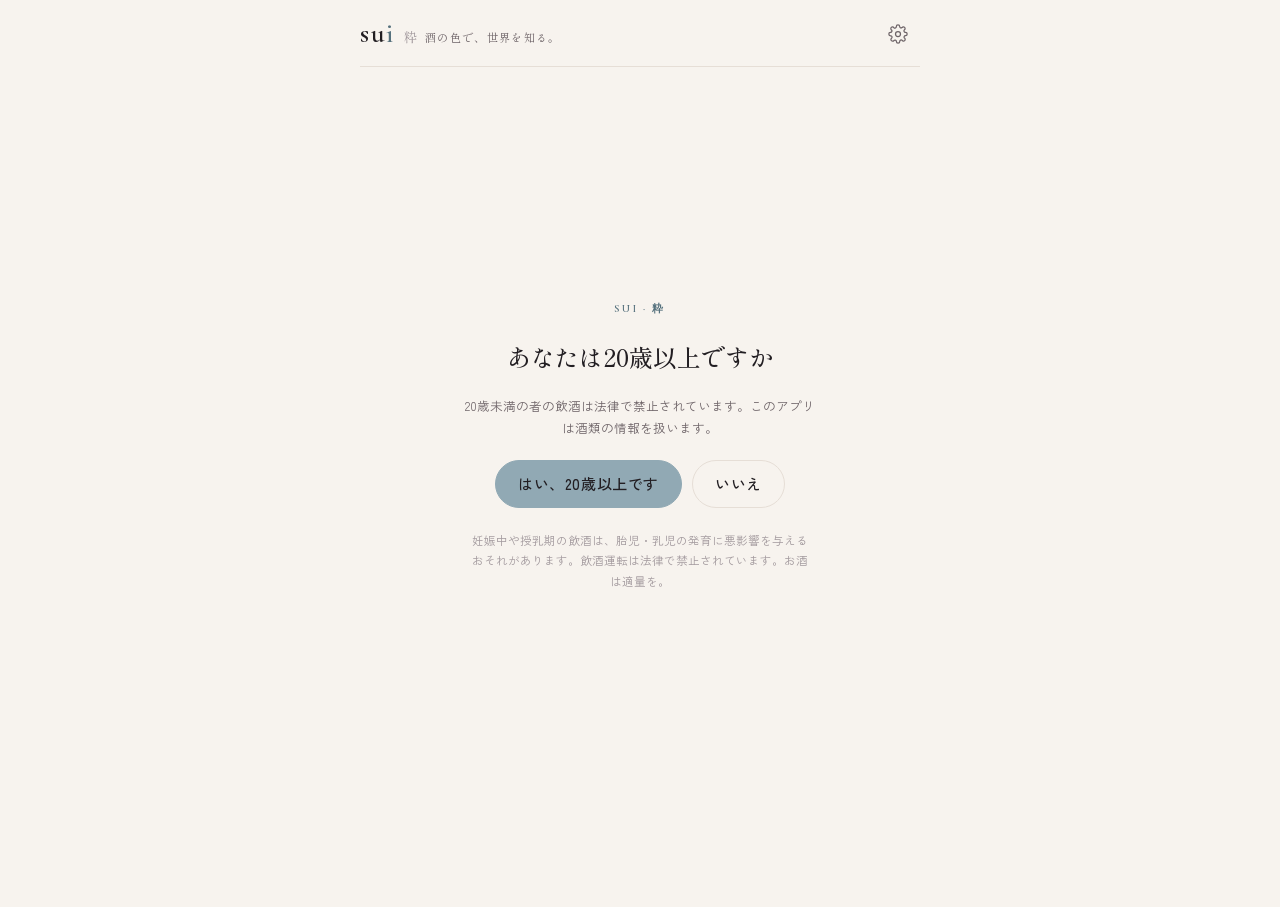
==== index.html @ 6589afda "sui web 1.0.0 Co-Authored-By: Claude Opus 5.5 <noreply@anthropic.com>" ====
<!doctype html>
<html lang="ja" data-theme="day">
<head>
<meta charset="utf-8">
<meta name="viewport" content="width=device-width, initial-scale=1, viewport-fit=cover">
<title>sui</title>
<meta name="description" content="酒の色で、世界を知る。写真から銘柄と造り手の物語がわかり、場所と気分からその夜の一本を提案する。">
<meta name="theme-color" content="#F7F3EE">
<meta name="apple-mobile-web-app-capable" content="yes">
<meta name="apple-mobile-web-app-status-bar-style" content="default">
<link rel="manifest" href="manifest.webmanifest">
<link rel="icon" href="assets/icon-only.png">
<link rel="apple-touch-icon" href="assets/icon-only.png">
<link rel="stylesheet" href="fonts/fonts.css">
<link rel="stylesheet" href="styles.css">
</head>
<body>
<div class="app">
  <header class="topbar">
    <button class="brand" data-act="nav" data-view="home" aria-label="ホームへ"><span class="logo">su<em>i</em></span><span class="kanji">粋</span><span class="sub">酒の色で、世界を知る。</span></button>
    <button class="iconbtn" data-act="nav" data-view="settings" aria-label="設定"><svg viewBox="0 0 24 24" fill="none" stroke="currentColor" stroke-width="1.5" stroke-linecap="round" stroke-linejoin="round" aria-hidden="true"><circle cx="12" cy="12" r="3"/><path d="M19.4 15a1.7 1.7 0 0 0 .3 1.8l.1.1a2 2 0 1 1-2.8 2.8l-.1-.1a1.7 1.7 0 0 0-1.8-.3 1.7 1.7 0 0 0-1 1.5V21a2 2 0 1 1-4 0v-.1a1.7 1.7 0 0 0-1.1-1.5 1.7 1.7 0 0 0-1.8.3l-.1.1a2 2 0 1 1-2.8-2.8l.1-.1a1.7 1.7 0 0 0 .3-1.8 1.7 1.7 0 0 0-1.5-1H3a2 2 0 1 1 0-4h.1a1.7 1.7 0 0 0 1.5-1.1 1.7 1.7 0 0 0-.3-1.8l-.1-.1a2 2 0 1 1 2.8-2.8l.1.1a1.7 1.7 0 0 0 1.8.3H9a1.7 1.7 0 0 0 1-1.5V3a2 2 0 1 1 4 0v.1a1.7 1.7 0 0 0 1 1.5 1.7 1.7 0 0 0 1.8-.3l.1-.1a2 2 0 1 1 2.8 2.8l-.1.1a1.7 1.7 0 0 0-.3 1.8V9a1.7 1.7 0 0 0 1.5 1H21a2 2 0 1 1 0 4h-.1a1.7 1.7 0 0 0-1.5 1z"/></svg></button>
  </header>
  <main id="app" aria-live="polite"></main>
  <nav class="tabbar" aria-label="メニュー">
    <button class="tab" data-act="nav" data-view="home" aria-label="ホーム"><svg viewBox="0 0 24 24" fill="none" stroke="currentColor" stroke-width="1.5" stroke-linecap="round" stroke-linejoin="round" aria-hidden="true"><path d="M3 11.5 12 4l9 7.5"/><path d="M5 10v10h14V10"/></svg><span>ホーム</span></button>
    <button class="tab" data-act="nav" data-view="explore" aria-label="探す"><svg viewBox="0 0 24 24" fill="none" stroke="currentColor" stroke-width="1.5" stroke-linecap="round" stroke-linejoin="round" aria-hidden="true"><circle cx="12" cy="12" r="9"/><path d="m15.5 8.5-2.2 5.3-5.3 2.2 2.2-5.3z"/></svg><span>探す</span></button>
    <button class="tab shoot" data-act="shoot" aria-label="撮る"><span class="ring"><svg viewBox="0 0 24 24" fill="none" stroke="currentColor" stroke-width="1.5" stroke-linecap="round" stroke-linejoin="round" aria-hidden="true"><path d="M4 8h3l1.5-2h7L17 8h3v11H4z"/><circle cx="12" cy="13" r="3.2"/></svg></span></button>
    <button class="tab" data-act="nav" data-view="ladders" aria-label="階段"><svg viewBox="0 0 24 24" fill="none" stroke="currentColor" stroke-width="1.5" stroke-linecap="round" stroke-linejoin="round" aria-hidden="true"><path d="M4 20h4v-4h4v-4h4V8h4"/></svg><span>階段</span></button>
    <button class="tab" data-act="nav" data-view="calendar" aria-label="色暦"><svg viewBox="0 0 24 24" fill="none" stroke="currentColor" stroke-width="1.5" stroke-linecap="round" stroke-linejoin="round" aria-hidden="true"><path d="M12 3s-6 6.5-6 11a6 6 0 0 0 12 0c0-4.5-6-11-6-11z"/></svg><span>色暦</span></button>
  </nav>
  <input type="file" id="file" accept="image/*" capture="environment" hidden>
</div>
<script src="js/config.js"></script>
<script src="js/data-core.js"></script>
<script src="js/data-wines.js"></script>
<script src="js/data-sakes.js"></script>
<script src="js/render.js"></script>
<script src="js/engine.js"></script>
<script src="js/recognize.js"></script>
<script src="js/store.js"></script>
<script src="js/app.js"></script>
<script src="js/native.js"></script>
</body>
</html>
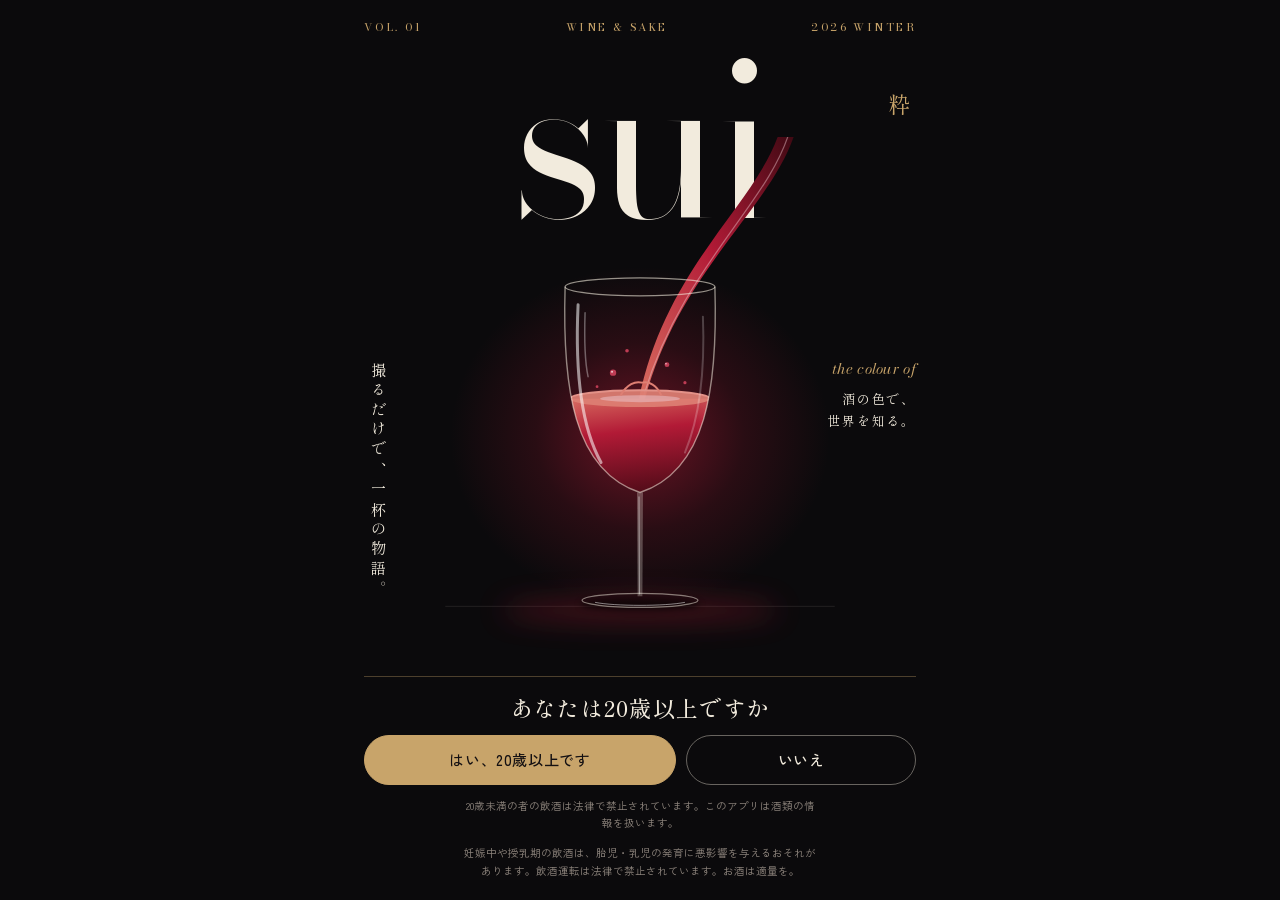
==== commit 7421b784: "表紙（年齢確認・ホーム）を黒×真鍮の雑誌表紙デザインに Co-Authored-By: Claude Opus 5.5 <noreply@anthropic.com>" ====
--- a/index.html
+++ b/index.html
@@ -18,7 +18,8 @@
 <div class="app">
   <header class="topbar">
     <button class="brand" data-act="nav" data-view="home" aria-label="ホームへ"><span class="logo">su<em>i</em></span><span class="kanji">粋</span><span class="sub">酒の色で、世界を知る。</span></button>
-    <button class="iconbtn" data-act="nav" data-view="settings" aria-label="設定"><svg viewBox="0 0 24 24" fill="none" stroke="currentColor" stroke-width="1.5" stroke-linecap="round" stroke-linejoin="round" aria-hidden="true"><circle cx="12" cy="12" r="3"/><path d="M19.4 15a1.7 1.7 0 0 0 .3 1.8l.1.1a2 2 0 1 1-2.8 2.8l-.1-.1a1.7 1.7 0 0 0-1.8-.3 1.7 1.7 0 0 0-1 1.5V21a2 2 0 1 1-4 0v-.1a1.7 1.7 0 0 0-1.1-1.5 1.7 1.7 0 0 0-1.8.3l-.1.1a2 2 0 1 1-2.8-2.8l.1-.1a1.7 1.7 0 0 0 .3-1.8 1.7 1.7 0 0 0-1.5-1H3a2 2 0 1 1 0-4h.1a1.7 1.7 0 0 0 1.5-1.1 1.7 1.7 0 0 0-.3-1.8l-.1-.1a2 2 0 1 1 2.8-2.8l.1.1a1.7 1.7 0 0 0 1.8.3H9a1.7 1.7 0 0 0 1-1.5V3a2 2 0 1 1 4 0v.1a1.7 1.7 0 0 0 1 1.5 1.7 1.7 0 0 0 1.8-.3l.1-.1a2 2 0 1 1 2.8 2.8l-.1.1a1.7 1.7 0 0 0-.3 1.8V9a1.7 1.7 0 0 0 1.5 1H21a2 2 0 1 1 0 4h-.1a1.7 1.7 0 0 0-1.5 1z"/></svg></button>
+    <div class="top-right"><span class="issue" aria-hidden="true"></span>
+    <button class="iconbtn" data-act="nav" data-view="settings" aria-label="設定"><svg viewBox="0 0 24 24" fill="none" stroke="currentColor" stroke-width="1.5" stroke-linecap="round" stroke-linejoin="round" aria-hidden="true"><circle cx="12" cy="12" r="3"/><path d="M19.4 15a1.7 1.7 0 0 0 .3 1.8l.1.1a2 2 0 1 1-2.8 2.8l-.1-.1a1.7 1.7 0 0 0-1.8-.3 1.7 1.7 0 0 0-1 1.5V21a2 2 0 1 1-4 0v-.1a1.7 1.7 0 0 0-1.1-1.5 1.7 1.7 0 0 0-1.8.3l-.1.1a2 2 0 1 1-2.8-2.8l.1-.1a1.7 1.7 0 0 0 .3-1.8 1.7 1.7 0 0 0-1.5-1H3a2 2 0 1 1 0-4h.1a1.7 1.7 0 0 0 1.5-1.1 1.7 1.7 0 0 0-.3-1.8l-.1-.1a2 2 0 1 1 2.8-2.8l.1.1a1.7 1.7 0 0 0 1.8.3H9a1.7 1.7 0 0 0 1-1.5V3a2 2 0 1 1 4 0v.1a1.7 1.7 0 0 0 1 1.5 1.7 1.7 0 0 0 1.8-.3l.1-.1a2 2 0 1 1 2.8 2.8l-.1.1a1.7 1.7 0 0 0-.3 1.8V9a1.7 1.7 0 0 0 1.5 1H21a2 2 0 1 1 0 4h-.1a1.7 1.7 0 0 0-1.5 1z"/></svg></button></div>
   </header>
   <main id="app" aria-live="polite"></main>
   <nav class="tabbar" aria-label="メニュー">
--- a/fonts/fonts.css
+++ b/fonts/fonts.css
@@ -1,7 +1,7 @@
 /*
  * Self-hosted fonts for sui (offline / Capacitor).
  * Source: Google Fonts (fonts.googleapis.com), fetched 2026-10.
- * Families: Cormorant Garamond (400/500/600, italic 400/500), Shippori Mincho (400/500/600),
+ * Families: Cormorant Garamond (400/500/600, italic 400/500), Bodoni Moda (400-600, italic 400; latin only), Shippori Mincho (400/500/600),
  *           Zen Kaku Gothic New (400/500/700), Yuji Syuku (400).
  * License: SIL Open Font License 1.1 (https://openfontlicense.org)
  * File names: first 10 hex of sha1(original gstatic URL) + .woff2
@@ -7065,3 +7065,20 @@
   src: url(0fe4e577f4.woff2) format('woff2');
   unicode-range: U+0000-00FF, U+0131, U+0152-0153, U+02BB-02BC, U+02C6, U+02DA, U+02DC, U+0304, U+0308, U+0329, U+2000-206F, U+20AC, U+2122, U+2191, U+2193, U+2212, U+2215, U+FEFF, U+FFFD;
 }
+/* Bodoni Moda — 表紙（マストヘッド）用。latin のみ */
+@font-face {
+  font-family: 'Bodoni Moda';
+  font-style: italic;
+  font-weight: 400;
+  font-display: swap;
+  src: url(33a17e56f5.woff2) format('woff2');
+  unicode-range: U+0000-00FF, U+0131, U+0152-0153, U+02BB-02BC, U+02C6, U+02DA, U+02DC, U+0304, U+0308, U+0329, U+2000-206F, U+20AC, U+2122, U+2191, U+2193, U+2212, U+2215, U+FEFF, U+FFFD;
+}
+@font-face {
+  font-family: 'Bodoni Moda';
+  font-style: normal;
+  font-weight: 400 600;
+  font-display: swap;
+  src: url(0500f001e5.woff2) format('woff2');
+  unicode-range: U+0000-00FF, U+0131, U+0152-0153, U+02BB-02BC, U+02C6, U+02DA, U+02DC, U+0304, U+0308, U+0329, U+2000-206F, U+20AC, U+2122, U+2191, U+2193, U+2212, U+2215, U+FEFF, U+FFFD;
+}
--- a/styles.css
+++ b/styles.css
@@ -8,11 +8,18 @@
   --font-latin: 'Cormorant Garamond', 'Times New Roman', serif;
   --font-body: 'Zen Kaku Gothic New', 'Hiragino Sans', 'Yu Gothic', system-ui, sans-serif;
   --font-brush: 'Yuji Syuku', 'Hiragino Mincho ProN', serif;
+  --font-display: 'Bodoni Moda', 'Cormorant Garamond', 'Times New Roman', serif;
   --tabbar-h: 72px;
 }
 :root[data-theme="night"] {
   --bg: #121014; --bg2: #1A171C; --card: #201C22; --ink: #F2ECE4; --ink2: #A89DA2; --ink3: #6F6570; --line: #2E2930;
   --shadow: 0 14px 36px rgba(0, 0, 0, 0.45); --shadow-sm: 0 2px 10px rgba(0, 0, 0, 0.35); color-scheme: dark;
+}
+/* 表紙（年齢確認とホーム）: 昼夜を問わず漆黒の地。光は液体と真鍮だけ */
+:root[data-cover] {
+  --bg: #0B0A0C; --bg2: #151316; --card: #151316; --ink: #F2EBDD; --ink2: #B5ABA2; --ink3: #8E857D; --line: rgba(242, 235, 221, 0.12);
+  --brass: #C8A46A; --brass-line: rgba(200, 164, 106, 0.35);
+  --shadow: 0 14px 36px rgba(0, 0, 0, 0.5); --shadow-sm: 0 2px 10px rgba(0, 0, 0, 0.4); color-scheme: dark;
 }
 
 * { box-sizing: border-box; }
@@ -293,6 +300,80 @@
 .theme-chip[aria-pressed="true"] { border-color: var(--acc); background: var(--acc-soft); }
 .footer-note { font-size: 11px; color: var(--ink3); line-height: 1.8; text-align: center; padding: 8px 0 0; }
 
+/* cover — 表紙 */
+:root.cover-swap *, :root.cover-swap *::before { transition: none !important; }
+.top-right { display: flex; align-items: center; gap: 2px; }
+.issue { display: none; font-family: var(--font-display); font-size: 11px; letter-spacing: 0.2em; color: var(--brass); white-space: nowrap; }
+:root[data-cover="home"] .issue { display: inline; }
+:root[data-cover] .topbar { border-bottom-color: transparent; }
+:root[data-cover] .brand .logo { font-family: var(--font-display); font-size: 38px; letter-spacing: -0.01em; }
+:root[data-cover] .brand .logo em { color: inherit; }
+:root[data-cover] .brand .kanji { color: var(--brass); font-size: 14px; }
+:root[data-cover] .brand .sub { display: none; }
+:root[data-cover="gate"] .topbar { display: none; }
+:root[data-cover="gate"] .app { padding-bottom: 0; }
+:root[data-cover] .tabbar .tab.shoot .ring { background: var(--brass); color: #141012; box-shadow: 0 0 0 6px var(--bg), 0 0 24px rgba(200, 164, 106, 0.35); }
+.cover { margin-inline: -16px; padding-inline: 20px; }
+.cover .cover-art { display: block; max-width: none; }
+.cover .btn.brass { background: var(--brass); border-color: var(--brass); color: #141012; }
+.cover .btn.ghost { border-color: rgba(242, 235, 221, 0.4); }
+.cover .linkbtn { color: var(--brass); align-self: flex-start; }
+.cover :is(.ch-shootbtn, .ch-pick, .ch-feat, .btn, .linkbtn, .drop-btn):focus-visible { outline: 2px solid var(--brass); outline-offset: 3px; }
+.cv-strip { display: flex; justify-content: space-between; gap: 8px; font-family: var(--font-display); font-size: 11px; letter-spacing: 0.22em; color: var(--brass); }
+.cv-kicker { font-family: var(--font-display); font-size: 11px; letter-spacing: 0.22em; color: var(--brass); }
+
+.cover-gate { min-height: 100vh; min-height: 100svh; gap: 0; padding-top: calc(18px + env(safe-area-inset-top, 0px)); padding-bottom: calc(20px + env(safe-area-inset-bottom, 0px)); text-align: center; }
+.cg-stage { position: relative; flex: 1 1 auto; min-height: 380px; }
+.cg-mast { position: absolute; top: 0; left: 0; right: 0; font-family: var(--font-display); font-weight: 400; font-size: clamp(150px, 48vw, 210px); line-height: 1; letter-spacing: -0.02em; color: var(--ink); }
+.cg-kanji { position: absolute; top: clamp(34px, 10vw, 48px); right: 6px; font-family: var(--font-jp-serif); font-size: 22px; color: var(--brass); }
+.cg-stage .cover-art { position: absolute; left: -20px; top: clamp(76px, 22vw, 100px); width: calc(100% + 40px); height: calc(100% - clamp(76px, 22vw, 100px)); }
+.cg-vert { position: absolute; left: 2px; bottom: 12%; writing-mode: vertical-rl; white-space: nowrap; font-family: var(--font-jp-serif); font-size: clamp(12px, 1.9svh, 15px); letter-spacing: 0.32em; color: var(--ink); }
+.cg-side { position: absolute; right: 0; top: 50%; display: flex; flex-direction: column; gap: 6px; text-align: right; font-family: var(--font-jp-serif); font-size: 13px; letter-spacing: 0.14em; line-height: 1.7; }
+.cg-side .en { font-family: var(--font-display); font-style: italic; font-size: 15px; letter-spacing: 0.02em; color: var(--brass); }
+.cg-foot { display: flex; flex-direction: column; align-items: center; gap: 12px; padding-top: 16px; border-top: 1px solid var(--brass-line); }
+.cg-foot h1 { font-size: 22px; letter-spacing: 0.06em; }
+.cg-foot .btnrow { width: 100%; flex-wrap: nowrap; }
+.cg-foot .btnrow .btn { flex: 1 1 0; padding-inline: 12px; min-height: 50px; }
+.cg-foot .btnrow .btn.brass { flex-grow: 1.4; }
+.cg-foot .denied { font-family: var(--font-jp-serif); color: var(--brass); }
+.cg-foot .law, .cg-foot .warnings { font-size: 10.5px; line-height: 1.7; color: var(--ink3); max-width: 34em; }
+
+.cover-home { padding-top: 0; gap: 28px; }
+.ch-hero { position: relative; height: clamp(440px, 118vw, 540px); margin-inline: -20px; overflow: hidden; }
+.ch-hero .cover-art { position: absolute; inset: 0; width: 100%; height: 100%; }
+.ch-head { position: absolute; top: 26px; left: 20px; display: flex; flex-direction: column; gap: 10px; }
+.ch-head h1 { font-size: clamp(32px, 9.6vw, 40px); line-height: 1.3; letter-spacing: 0.02em; text-shadow: 0 2px 16px rgba(0, 0, 0, 0.5); }
+.ch-shoot { position: absolute; left: 20px; bottom: 26px; display: flex; align-items: center; gap: 14px; }
+.ch-shootbtn { width: 104px; height: 104px; flex: 0 0 auto; border-radius: 50%; border: 1px solid var(--brass); background: var(--bg); box-shadow: 0 0 0 6px var(--bg), 0 0 0 7px var(--brass-line); color: var(--brass); display: inline-flex; flex-direction: column; align-items: center; justify-content: center; gap: 4px; cursor: pointer; transition: transform 0.15s ease, box-shadow 0.15s ease; }
+.ch-shootbtn:hover { box-shadow: 0 0 0 6px var(--bg), 0 0 0 7px var(--brass), 0 0 30px rgba(200, 164, 106, 0.3); }
+.ch-shootbtn:active { transform: scale(0.97); }
+.ch-shootbtn .ic { width: 30px; height: 30px; }
+.ch-shootbtn span { font-family: var(--font-jp-serif); font-size: 15px; letter-spacing: 0.2em; color: var(--ink); }
+.ch-shoot p { font-family: var(--font-jp-serif); font-size: 14px; line-height: 1.6; }
+.ch-season { display: flex; align-items: baseline; gap: 12px; padding: 14px 0; border-top: 1px solid var(--brass-line); border-bottom: 1px solid var(--brass-line); }
+.ch-season .en { font-family: var(--font-display); font-style: italic; font-size: 14px; color: var(--brass); }
+.ch-season span:last-child { font-family: var(--font-jp-serif); font-size: 15px; letter-spacing: 0.06em; }
+.ch-tonight { display: flex; flex-direction: column; gap: 10px; }
+.ch-pick { display: flex; gap: 16px; align-items: center; width: 100%; padding: 18px; border-radius: 20px; border: 1px solid rgba(200, 164, 106, 0.3); background: var(--card); text-align: left; cursor: pointer; transition: border-color 0.15s ease; }
+.ch-pick:hover { border-color: var(--brass); }
+.ch-pick svg { width: 64px; height: 64px; flex: 0 0 auto; }
+.ch-pick .body { display: flex; flex-direction: column; gap: 4px; min-width: 0; }
+.ch-pick .nm { font-family: var(--font-jp-serif); font-size: 18px; line-height: 1.4; }
+.ch-pick .why, .ch-pick .srv { font-size: 12.5px; color: var(--ink2); }
+.ch-sechead { display: flex; justify-content: space-between; align-items: baseline; padding-bottom: 10px; }
+.ch-features { display: flex; flex-direction: column; }
+.ch-feat { display: flex; align-items: center; gap: 18px; width: 100%; min-height: 76px; padding: 0; border: 0; border-top: 1px solid var(--line); background: transparent; text-align: left; cursor: pointer; }
+.ch-feat:last-child { border-bottom: 1px solid var(--line); }
+.ch-feat .no { font-family: var(--font-display); font-size: 40px; line-height: 1; color: var(--brass); width: 52px; flex: 0 0 auto; }
+.ch-feat .tx { flex: 1; display: flex; flex-direction: column; }
+.ch-feat .t { font-family: var(--font-jp-serif); font-size: 19px; transition: color 0.15s ease; }
+.ch-feat:hover .t { color: var(--brass); }
+.ch-feat .d { font-size: 12.5px; color: var(--ink2); }
+.ch-feat .ic { color: var(--ink2); }
+.ch-recent { display: flex; flex-direction: column; gap: 4px; }
+.ch-empty { display: flex; flex-direction: column; align-items: flex-start; gap: 12px; padding: 18px; border-radius: 20px; border: 1px dashed var(--brass-line); }
+.ch-empty p { font-size: 13px; color: var(--ink2); }
+
 /* toast */
 .toast { position: fixed; left: 50%; bottom: calc(var(--tabbar-h) + 18px + env(safe-area-inset-bottom, 0px)); transform: translateX(-50%); background: var(--ink); color: var(--bg); padding: 10px 18px; border-radius: 999px; font-size: 13px; z-index: 50; box-shadow: var(--shadow); animation: fadein 0.25s ease; max-width: 90vw; }
 
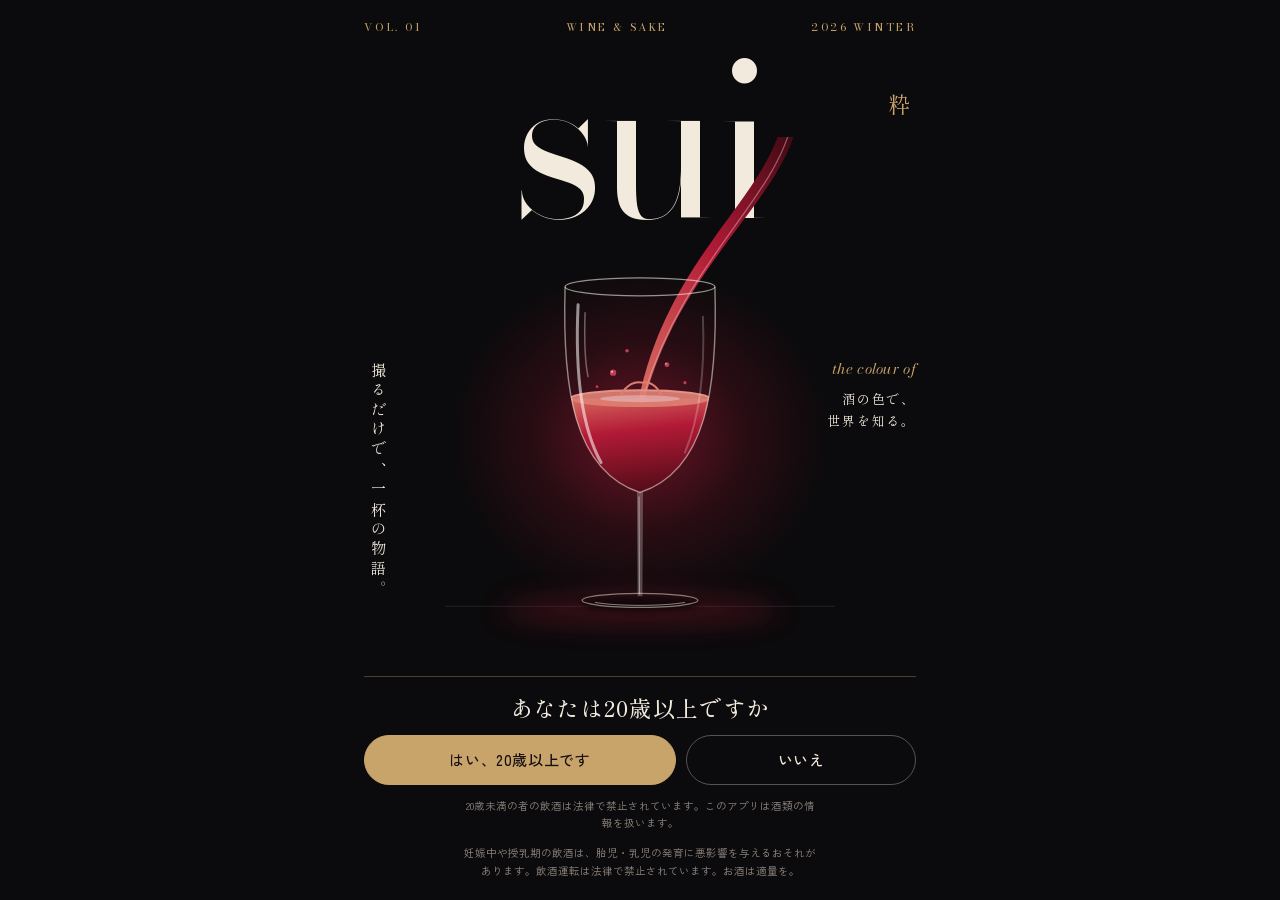
==== commit 163e5054: "夜の誌面（全画面を漆黒×真鍮）・新アイコン・AI機能（音声ソムリエ等）を反映 Co-Authored-By: Claude Opus 5.5 <noreply@anthropic.com>" ====
--- a/index.html
+++ b/index.html
@@ -5,9 +5,9 @@
 <meta name="viewport" content="width=device-width, initial-scale=1, viewport-fit=cover">
 <title>sui</title>
 <meta name="description" content="酒の色で、世界を知る。写真から銘柄と造り手の物語がわかり、場所と気分からその夜の一本を提案する。">
-<meta name="theme-color" content="#F7F3EE">
+<meta name="theme-color" content="#0B0A0C">
 <meta name="apple-mobile-web-app-capable" content="yes">
-<meta name="apple-mobile-web-app-status-bar-style" content="default">
+<meta name="apple-mobile-web-app-status-bar-style" content="black">
 <link rel="manifest" href="manifest.webmanifest">
 <link rel="icon" href="assets/icon-only.png">
 <link rel="apple-touch-icon" href="assets/icon-only.png">
@@ -37,7 +37,10 @@
 <script src="js/data-sakes.js"></script>
 <script src="js/render.js"></script>
 <script src="js/engine.js"></script>
+<script src="js/art.js"></script>
 <script src="js/recognize.js"></script>
+<script src="js/ai.js"></script>
+<script src="js/voice.js"></script>
 <script src="js/store.js"></script>
 <script src="js/app.js"></script>
 <script src="js/native.js"></script>
--- a/styles.css
+++ b/styles.css
@@ -12,9 +12,22 @@
   --tabbar-h: 72px;
 }
 :root[data-theme="night"] {
-  --bg: #121014; --bg2: #1A171C; --card: #201C22; --ink: #F2ECE4; --ink2: #A89DA2; --ink3: #6F6570; --line: #2E2930;
-  --shadow: 0 14px 36px rgba(0, 0, 0, 0.45); --shadow-sm: 0 2px 10px rgba(0, 0, 0, 0.35); color-scheme: dark;
+  --bg: #0B0A0C; --bg2: #121014; --card: #141215; --ink: #F2EBDD; --ink2: #B5ABA2; --ink3: #8E857D; --line: rgba(242, 235, 221, 0.10);
+  --brass: #C8A46A; --brass-line: rgba(200, 164, 106, 0.35);
+  --shadow: 0 14px 36px rgba(0, 0, 0, 0.5); --shadow-sm: none; color-scheme: dark;
 }
+/* 夜の誌面（既定）: 表紙と同じ漆黒・象牙・真鍮で中のページも揃える。差し色は真鍮（app.js の BRASS）、酒の色はグラスの液体と光だけ */
+:root[data-theme="night"] .brand .logo { font-family: var(--font-display); font-weight: 400; font-size: 30px; letter-spacing: -0.01em; }
+:root[data-theme="night"] .brand .logo em { color: inherit; }
+:root[data-theme="night"] .brand .kanji { color: var(--brass); }
+:root[data-theme="night"] .eyebrow { font-family: var(--font-display); font-weight: 400; letter-spacing: 0.22em; }
+:root[data-theme="night"] .card { border-radius: 18px; }
+:root[data-theme="night"] .card.tint { background: rgba(200, 164, 106, 0.06); border-color: var(--brass-line); }
+:root[data-theme="night"] .btn { background: var(--brass); border-color: var(--brass); color: #141012; }
+:root[data-theme="night"] .btn.ghost { background: transparent; color: var(--ink); border-color: rgba(242, 235, 221, 0.32); }
+:root[data-theme="night"] .btn:hover { box-shadow: 0 0 0 1px var(--brass-line); }
+:root[data-theme="night"] .proposal, :root[data-theme="night"] .opt, :root[data-theme="night"] .result { border-radius: 18px; }
+:root[data-theme="night"] .tabbar .tab.shoot .ring { box-shadow: 0 0 0 6px var(--bg), 0 0 24px rgba(200, 164, 106, 0.3); }
 /* 表紙（年齢確認とホーム）: 昼夜を問わず漆黒の地。光は液体と真鍮だけ */
 :root[data-cover] {
   --bg: #0B0A0C; --bg2: #151316; --card: #151316; --ink: #F2EBDD; --ink2: #B5ABA2; --ink3: #8E857D; --line: rgba(242, 235, 221, 0.12);
@@ -228,6 +241,18 @@
 .notes li::before { content: ''; position: absolute; left: 0; top: 11px; width: 8px; height: 1px; background: var(--acc); }
 .thermo svg { width: 100%; height: auto; }
 
+/* 相性の三値・根拠の札 */
+.tag.src { border-style: dashed; color: var(--ink3); font-size: 10.5px; min-height: 20px; }
+.tag.src.est { border-color: #D9A66B; color: #8A5A1E; }
+.fits { display: flex; flex-direction: column; gap: 6px; }
+.fit { display: grid; grid-template-columns: 84px 64px 1fr; gap: 8px; align-items: baseline; font-size: 12.5px; padding: 6px 0; border-bottom: 1px solid var(--line); }
+.fit:last-child { border-bottom: 0; }
+.fit .fn { font-family: var(--font-jp-serif); }
+.fit .fl { font-size: 11px; letter-spacing: 0.08em; padding: 1px 8px; border-radius: 999px; border: 1px solid var(--line); text-align: center; }
+.fit-good .fl { border-color: var(--acc-line); color: var(--acc-ink); background: var(--acc-soft); }
+.fit-bad .fl { border-color: #C96A3B; color: #A24E24; }
+.fit .fr { color: var(--ink2); }
+
 /* situation + proposals */
 .situation h2 { font-size: 22px; }
 .proposals { display: flex; flex-direction: column; gap: 14px; }
@@ -270,6 +295,9 @@
 .record-detail .photo { width: 100%; aspect-ratio: 4 / 5; object-fit: cover; border-radius: 20px; border: 1px solid var(--line); }
 .rating { display: inline-flex; gap: 6px; }
 .rating svg { width: 22px; height: 22px; }
+
+.haiku { display: flex; flex-direction: column; align-items: center; gap: 2px; padding: 12px 18px; border: 1px solid var(--acc-line); border-radius: 18px; background: var(--acc-soft); font-family: var(--font-jp-serif); font-size: 17px; letter-spacing: 0.08em; }
+.haiku .eyebrow { margin-top: 6px; }
 
 /* sheet (記録する) */
 .sheet-back { position: fixed; inset: 0; background: rgba(10, 8, 10, 0.45); z-index: 40; display: flex; align-items: flex-end; justify-content: center; animation: fadein 0.25s ease; }
@@ -374,6 +402,33 @@
 .ch-empty { display: flex; flex-direction: column; align-items: flex-start; gap: 12px; padding: 18px; border-radius: 20px; border: 1px dashed var(--brass-line); }
 .ch-empty p { font-size: 13px; color: var(--ink2); }
 
+.arch-name { font-family: var(--font-jp-serif); font-size: 24px; }
+.measure { display: flex; flex-direction: column; gap: 8px; }
+.measure-img { border-radius: 16px; overflow: hidden; border: 1px solid var(--line); }
+.measure-img img { width: 100%; display: block; cursor: crosshair; }
+
+/* 音声ソムリエ */
+.voice-back { position: fixed; inset: 0; background: rgba(10, 8, 10, 0.5); z-index: 45; display: flex; align-items: flex-end; justify-content: center; animation: fadein 0.25s ease; }
+.voice { width: 100%; max-width: 560px; height: 86vh; background: var(--bg); border-radius: 26px 26px 0 0; padding: 14px 18px calc(18px + env(safe-area-inset-bottom, 0px)); display: flex; flex-direction: column; gap: 12px; animation: up 0.3s ease; }
+.voice .grab { width: 40px; height: 4px; border-radius: 2px; background: var(--line); align-self: center; }
+.vbubbles { flex: 1; min-height: 0; overflow-y: auto; display: flex; flex-direction: column; gap: 10px; padding: 4px 2px; }
+.vbubble { max-width: 88%; padding: 10px 14px; border-radius: 18px; font-size: 14.5px; line-height: 1.6; }
+.vbubble.user { align-self: flex-end; background: var(--bg2); border: 1px solid var(--line); border-bottom-right-radius: 6px; }
+.vbubble.sui { align-self: flex-start; background: var(--acc-soft); border: 1px solid var(--acc-line); border-bottom-left-radius: 6px; font-family: var(--font-jp-serif); }
+.vbubble.sui .tag { margin-left: 8px; vertical-align: middle; }
+.vpicks { display: flex; flex-direction: column; gap: 6px; align-self: stretch; }
+.staff-card { align-self: stretch; padding: 14px 16px; border-radius: 18px; border: 1px solid var(--acc-line); background: var(--card); text-align: center; }
+.staff-card .big { font-family: var(--font-jp-serif); font-size: 22px; line-height: 1.4; margin-top: 4px; }
+.vcontrols { display: flex; flex-direction: column; align-items: center; gap: 8px; padding-top: 6px; border-top: 1px solid var(--line); }
+.micbtn { width: 76px; height: 76px; border-radius: 50%; border: 0; background: var(--acc); color: var(--acc-on); display: grid; place-items: center; cursor: pointer; box-shadow: 0 0 0 calc(4px + 18px * var(--lv, 0)) var(--acc-line); transition: box-shadow 0.08s linear, transform 0.15s ease, background-color var(--dur) ease; }
+.micbtn svg { width: 30px; height: 30px; }
+.micbtn.listening { animation: breathe 1.2s ease-in-out infinite; }
+.micbtn.thinking { background: var(--ink2); animation: breathe 0.8s ease-in-out infinite; }
+.micbtn.speaking { background: var(--ink); }
+.micbtn:disabled { opacity: 0.45; cursor: not-allowed; }
+@keyframes breathe { 0%, 100% { transform: scale(1); } 50% { transform: scale(1.06); } }
+.vstatus { font-family: var(--font-jp-serif); color: var(--ink2); font-size: 13px; min-height: 1.5em; }
+
 /* toast */
 .toast { position: fixed; left: 50%; bottom: calc(var(--tabbar-h) + 18px + env(safe-area-inset-bottom, 0px)); transform: translateX(-50%); background: var(--ink); color: var(--bg); padding: 10px 18px; border-radius: 999px; font-size: 13px; z-index: 50; box-shadow: var(--shadow); animation: fadein 0.25s ease; max-width: 90vw; }
 
